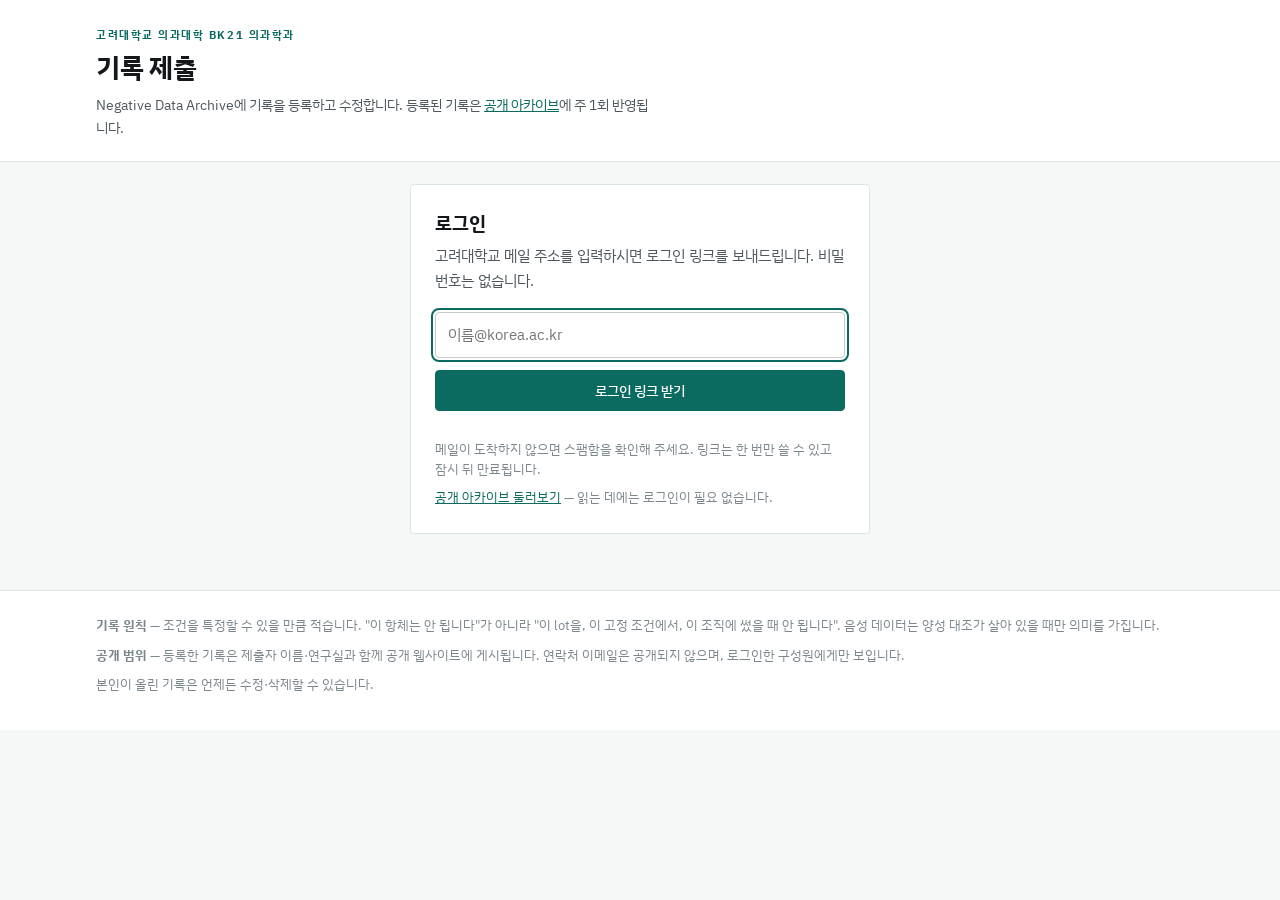
==== docs/submit.html @ b8d3a038 "Move submission from Claude Artifact to Supabase Artifact 제출 경로는 교수 연구실 Claude 조직 멤버십을 요구해 고려대 구성원 전" ====
<!doctype html>
<html lang="ko">
<head>
<meta charset="utf-8">
<meta name="viewport" content="width=device-width,initial-scale=1,viewport-fit=cover">
<title>기록 제출 — Negative Data Archive</title>
<meta name="robots" content="noindex">
<meta name="description" content="고려대학교 의과대학 BK21 의과학과 음성 데이터 아카이브 제출 시스템.">
<link rel="icon" href="data:image/svg+xml,%3Csvg xmlns='http://www.w3.org/2000/svg' viewBox='0 0 32 32'%3E%3Crect width='32' height='32' rx='5' fill='%230C6B61'/%3E%3Cpath d='M16 9v14M9 16h14' stroke='white' stroke-width='2.6' stroke-linecap='round'/%3E%3C/svg%3E">
<link rel="preconnect" href="https://fonts.gstatic.com" crossorigin>
<link rel="stylesheet" href="https://fonts.googleapis.com/css2?family=IBM+Plex+Mono:wght@400;500&family=IBM+Plex+Sans+KR:wght@400;500;700&display=swap">
<link rel="stylesheet" href="style.css">
</head>
<body>

<header class="masthead">
  <div class="wrap">
    <div class="brand">
      <div class="eyebrow">고려대학교 의과대학 BK21 의과학과</div>
      <h1>기록 제출</h1>
      <p class="tagline">Negative Data Archive에 기록을 등록하고 수정합니다. 등록된 기록은 <a href="./">공개 아카이브</a>에 주 1회 반영됩니다.</p>
    </div>
    <div class="mast-actions" id="mast-actions"></div>
  </div>
</header>

<div class="toolbar" id="toolbar" hidden>
  <div class="wrap">
    <div class="search-row">
      <input id="q" type="search" placeholder="항원, clone, catalog #, 마우스 라인, 키트, 유전자명으로 검색" autocomplete="off">
      <select id="sort" aria-label="정렬">
        <option value="new">최신순</option>
        <option value="confirm">재현 확인 많은 순</option>
        <option value="mine">내 기록 먼저</option>
      </select>
    </div>
    <div class="chiprow" id="type-chips"><span class="rowlabel">유형</span></div>
    <div class="chiprow" id="outcome-chips"><span class="rowlabel">결과</span></div>
  </div>
</div>

<main>
  <div class="wrap">
    <div id="notice-slot"></div>
    <section id="view-signin" class="signin" hidden></section>
    <section id="view-browse" hidden>
      <p class="counts" id="counts"></p>
      <ul class="list" id="list"></ul>
      <div id="empty" hidden></div>
    </section>
    <section id="view-detail" class="detail" hidden></section>
    <section id="view-form" class="form" hidden></section>
  </div>
</main>

<footer>
  <div class="wrap">
    <p><strong>기록 원칙</strong> — 조건을 특정할 수 있을 만큼 적습니다. "이 항체는 안 됩니다"가 아니라 "이 lot을, 이 고정 조건에서, 이 조직에 썼을 때 안 됩니다". 음성 데이터는 양성 대조가 살아 있을 때만 의미를 가집니다.</p>
    <p><strong>공개 범위</strong> — 등록한 기록은 제출자 이름·연구실과 함께 공개 웹사이트에 게시됩니다. 연락처 이메일은 공개되지 않으며, 로그인한 구성원에게만 보입니다.</p>
    <p>본인이 올린 기록은 언제든 수정·삭제할 수 있습니다.</p>
  </div>
</footer>

<script src="schema.js"></script>
<script src="supabase.js"></script>
<script>
"use strict";

const state = {
  records: [], ready: false, isAdmin: false,
  q: "", type: "all", outcome: "all", sort: "new", current: null,
};

const $ = (s, r = document) => r.querySelector(s);
const el = (tag, cls, text) => {
  const n = document.createElement(tag);
  if (cls) n.className = cls;
  if (text != null) n.textContent = text;
  return n;
};
const KU_DOMAIN = "@korea.ac.kr";
const isKU = () => sb.email.toLowerCase().endsWith(KU_DOMAIN);

function remember(k, v) { try { localStorage.setItem("nda:" + k, v); } catch (e) {} }
function recall(k) { try { return localStorage.getItem("nda:" + k) || ""; } catch (e) { return ""; } }

function notice(msg, cls) {
  const slot = $("#notice-slot");
  slot.innerHTML = "";
  if (msg) slot.appendChild(el("div", cls || "notice", msg));
}

/* ------------------------------------------------------------------ */

boot();

async function boot() {
  sb.init();
  try { await sb.captureRedirect(); } catch (e) { /* fall through to sign-in */ }
  await sb.loadUser();

  if (!sb.signedIn) { renderSignIn(); return; }

  if (!isKU()) {
    renderSignIn("이 아카이브는 고려대학교 계정(" + KU_DOMAIN + ")으로만 기록을 등록할 수 있습니다. 현재 로그인: " + sb.email);
    return;
  }

  renderHeaderActions();
  try {
    const rows = await sb.select("admins", "select=user_id&user_id=eq." + sb.userId);
    state.isAdmin = Array.isArray(rows) && rows.length > 0;
  } catch (e) { state.isAdmin = false; }

  buildChips();
  wireToolbar();
  await loadRecords();
}

async function loadRecords() {
  $("#list").innerHTML = '<li class="skel"></li><li class="skel"></li><li class="skel"></li>';
  show("browse");
  try {
    state.records = await sb.select("records_public", "select=*&order=created_at.desc") || [];
    state.ready = true;
    notice("");
    render();
  } catch (e) {
    state.ready = true;
    state.records = [];
    render();
    notice("기록을 불러오지 못했습니다: " + e.message + " — 스키마(schema.sql)가 실행되었는지 확인해 주세요.");
  }
}

/* ------------------------------------------------------------------ *
 * Sign in
 * ------------------------------------------------------------------ */

function renderSignIn(warning) {
  show("signin");
  const root = $("#view-signin");
  root.innerHTML = "";
  const p = el("div", "panel");
  p.appendChild(el("h2", null, "로그인"));
  p.appendChild(el("p", null, "고려대학교 메일 주소를 입력하시면 로그인 링크를 보내드립니다. 비밀번호는 없습니다."));
  if (warning) p.appendChild(el("div", "notice", warning));

  const form = el("form");
  const input = el("input");
  input.type = "email";
  input.id = "email";
  input.required = true;
  input.placeholder = "이름@korea.ac.kr";
  input.autocomplete = "email";
  input.value = recall("email");
  form.appendChild(input);

  const btn = el("button", "btn btn-primary", "로그인 링크 받기");
  btn.type = "submit";
  form.appendChild(btn);
  const msg = el("p", "fine");
  form.appendChild(msg);
  p.appendChild(form);

  p.appendChild(el("p", "fine", "메일이 도착하지 않으면 스팸함을 확인해 주세요. 링크는 한 번만 쓸 수 있고 잠시 뒤 만료됩니다."));

  const back = el("p", "fine");
  const a = el("a", null, "공개 아카이브 둘러보기");
  a.href = "./";
  back.appendChild(a);
  back.appendChild(document.createTextNode(" — 읽는 데에는 로그인이 필요 없습니다."));
  p.appendChild(back);

  if (sb.signedIn) {
    const out = el("button", "btn btn-sm", "다른 계정으로 로그인");
    out.style.marginTop = "12px";
    out.addEventListener("click", async () => { await sb.signOut(); location.reload(); });
    p.appendChild(out);
  }
  root.appendChild(p);

  form.addEventListener("submit", async (e) => {
    e.preventDefault();
    const email = input.value.trim().toLowerCase();
    msg.className = "fine";
    if (!email.endsWith(KU_DOMAIN)) {
      msg.className = "err";
      msg.textContent = KU_DOMAIN + " 주소만 등록할 수 있습니다.";
      return;
    }
    btn.disabled = true;
    msg.textContent = "보내는 중…";
    try {
      await sb.sendMagicLink(email, location.origin + location.pathname);
      remember("email", email);
      msg.className = "ok";
      msg.textContent = email + " 으로 로그인 링크를 보냈습니다. 메일함을 확인해 주세요.";
    } catch (err) {
      btn.disabled = false;
      msg.className = "err";
      msg.textContent = err.status === 429
        ? "요청이 너무 잦습니다. 잠시 후 다시 시도해 주세요."
        : "링크를 보내지 못했습니다: " + err.message;
    }
  });
  input.focus();
}

function renderHeaderActions() {
  const box = $("#mast-actions");
  box.innerHTML = "";
  box.appendChild(el("span", "whoami", sb.email + (state.isAdmin ? " · 운영자" : "")));
  const add = el("button", "btn btn-primary", "기록 추가");
  add.addEventListener("click", () => openForm(null));
  box.appendChild(add);
  const out = el("button", "btn", "로그아웃");
  out.addEventListener("click", async () => { await sb.signOut(); location.reload(); });
  box.appendChild(out);
}

/* ------------------------------------------------------------------ *
 * Browse
 * ------------------------------------------------------------------ */

function show(which) {
  $("#view-signin").hidden = which !== "signin";
  $("#view-browse").hidden = which !== "browse";
  $("#view-detail").hidden = which !== "detail";
  $("#view-form").hidden = which !== "form";
  $("#toolbar").hidden = which !== "browse";
  window.scrollTo({ top: 0, behavior: "auto" });
}

function buildChips() {
  const mk = (row, key, val, label) => {
    const b = el("button", "chip");
    b.type = "button";
    b.dataset.key = key;
    b.dataset.val = val;
    b.setAttribute("aria-pressed", String(val === "all"));
    b.appendChild(el("span", null, label));
    b.appendChild(el("span", "n", ""));
    row.appendChild(b);
  };
  mk($("#type-chips"), "type", "all", "전체");
  Object.keys(TYPES).forEach((k) => mk($("#type-chips"), "type", k, TYPES[k].label));
  mk($("#outcome-chips"), "outcome", "all", "전체");
  Object.keys(OUTCOMES).forEach((k) => mk($("#outcome-chips"), "outcome", k, OUTCOMES[k].label));
}

function wireToolbar() {
  $("#q").addEventListener("input", (e) => { state.q = e.target.value.trim().toLowerCase(); render(); });
  $("#sort").addEventListener("change", (e) => { state.sort = e.target.value; render(); });
  document.addEventListener("click", (e) => {
    const chip = e.target.closest(".chip");
    if (!chip) return;
    state[chip.dataset.key] = chip.dataset.val;
    show("browse");
    render();
  });
}

function haystack(r) {
  if (r._hay) return r._hay;
  const parts = [];
  Object.keys(r).forEach((k) => {
    if (k === "images" || k === "_hay") return;
    const v = r[k];
    if (typeof v === "string") parts.push(v);
    else if (Array.isArray(v)) parts.push(v.filter((x) => typeof x === "string").join(" "));
  });
  r._hay = parts.join(" \u0001 ").toLowerCase();
  return r._hay;
}

function filtered() {
  let out = state.records.filter((r) => {
    if (state.type !== "all" && r.type !== state.type) return false;
    if (state.outcome !== "all" && r.outcome !== state.outcome) return false;
    if (state.q && haystack(r).indexOf(state.q) === -1) return false;
    return true;
  });
  if (state.sort === "confirm") out = out.slice().sort((a, b) => (b.confirm_count || 0) - (a.confirm_count || 0));
  else if (state.sort === "mine") {
    const uid = sb.userId;
    out = out.slice().sort((a, b) => (b.submitter_id === uid) - (a.submitter_id === uid));
  }
  return out;
}

function render() {
  document.querySelectorAll(".chip").forEach((c) => {
    c.setAttribute("aria-pressed", String(state[c.dataset.key] === c.dataset.val));
    const key = c.dataset.key, v = c.dataset.val;
    const count = v === "all" ? state.records.length : state.records.filter((r) => r[key] === v).length;
    c.querySelector(".n").textContent = state.ready ? count : "";
  });
  if (!state.ready) return;

  const rows = filtered();
  const list = $("#list"), empty = $("#empty");
  list.innerHTML = "";
  empty.innerHTML = "";
  const mine = state.records.filter((r) => r.submitter_id === sb.userId).length;
  $("#counts").textContent = state.records.length === 0 ? ""
    : rows.length + "건 표시 (전체 " + state.records.length + "건, 내 기록 " + mine + "건)";

  if (state.records.length === 0) {
    empty.hidden = false;
    const p = el("div", "panel");
    p.appendChild(el("h2", null, "아직 기록이 없습니다"));
    p.appendChild(el("p", null, "첫 기록을 남겨 주세요. 지난주에 안 됐던 항체 하나, 생각보다 새던 Cre 하나면 충분합니다."));
    const b = el("button", "btn btn-primary", "첫 기록 작성하기");
    b.style.marginTop = "16px";
    b.addEventListener("click", () => openForm(null));
    p.appendChild(b);
    empty.appendChild(p);
    return;
  }
  if (rows.length === 0) {
    empty.hidden = false;
    const p = el("div", "panel");
    p.appendChild(el("h2", null, "조건에 맞는 기록이 없습니다"));
    p.appendChild(el("p", null, "검색어나 필터를 넓혀 보세요."));
    empty.appendChild(p);
    return;
  }
  empty.hidden = true;
  rows.forEach((r) => list.appendChild(card(r)));
}

function card(r) {
  const o = OUTCOMES[r.outcome] || OUTCOMES.dead;
  const li = el("li", "card");
  li.style.setProperty("--stripe", o.stripe);
  li.tabIndex = 0;
  li.setAttribute("role", "button");

  const top = el("div", "card-top");
  top.appendChild(el("h3", null, r.title || "(제목 없음)"));
  top.appendChild(el("span", "badge " + o.cls, o.label));
  if (r.published === false) top.appendChild(el("span", "badge b-hold", "비공개"));
  li.appendChild(top);
  if (r.summary) li.appendChild(el("p", "summary", r.summary));

  const meta = el("div", "meta");
  meta.appendChild(el("span", "badge b-type", (TYPES[r.type] || {}).label || r.type));
  const key = keyLine(r);
  if (key) meta.appendChild(el("span", "mono", key));
  meta.appendChild(el("span", "sep", "·"));
  meta.appendChild(el("span", null, (r.submitter_lab || "") + (r.submitter_name ? " " + r.submitter_name : "")));
  if (r.submitter_id === sb.userId) meta.appendChild(el("span", "tag", "내 기록"));
  meta.appendChild(el("span", "sep", "·"));
  meta.appendChild(el("span", "tnum", fmtDate(r.created_at)));
  if (r.confirm_count) {
    meta.appendChild(el("span", "sep", "·"));
    meta.appendChild(el("span", "confirms tnum", "재현 확인 " + r.confirm_count));
  }
  (r.tags || []).slice(0, 4).forEach((t) => meta.appendChild(el("span", "tag", t)));
  li.appendChild(meta);

  const open = () => openDetail(r.id);
  li.addEventListener("click", open);
  li.addEventListener("keydown", (e) => { if (e.key === "Enter" || e.key === " ") { e.preventDefault(); open(); } });
  return li;
}

/* ------------------------------------------------------------------ *
 * Detail
 * ------------------------------------------------------------------ */

async function openDetail(id) {
  const r = state.records.find((x) => x.id === id);
  if (!r) return;
  state.current = id;
  const root = $("#view-detail");
  root.innerHTML = "";
  show("detail");

  const back = el("button", "backlink", "← 목록으로");
  back.addEventListener("click", () => { state.current = null; show("browse"); });
  root.appendChild(back);

  const o = OUTCOMES[r.outcome] || OUTCOMES.dead;
  const badges = el("div", "detail-badges");
  badges.appendChild(el("span", "badge b-type", (TYPES[r.type] || {}).label || r.type));
  badges.appendChild(el("span", "badge " + o.cls, o.label));
  if (r.published === false) badges.appendChild(el("span", "badge b-hold", "비공개 — 공개 사이트에 올라가지 않습니다"));
  root.appendChild(badges);
  root.appendChild(el("h2", null, r.title || "(제목 없음)"));
  if (r.summary) root.appendChild(el("p", "lede", r.summary));

  const dl = el("dl", "dl");
  const push = (label, val, mono) => {
    if (!val || (Array.isArray(val) && !val.length)) return;
    dl.appendChild(el("dt", null, label));
    dl.appendChild(el("dd", mono ? "mono" : null, Array.isArray(val) ? val.join(", ") : val));
  };
  allFields(r.type).forEach((fd) => push(fd.label, r[fd.k], fd.mono));
  if (dl.children.length) {
    const s = el("div", "sec");
    s.appendChild(el("h3", null, "조건"));
    s.appendChild(dl);
    root.appendChild(s);
  }

  NARRATIVE.forEach((fd) => {
    if (!r[fd.k]) return;
    const s = el("div", "sec");
    s.appendChild(el("h3", null, fd.label));
    s.appendChild(el("p", "prose", r[fd.k]));
    root.appendChild(s);
  });

  if ((r.images || []).length) {
    const s = el("div", "sec");
    s.appendChild(el("h3", null, "첨부 데이터"));
    const g = el("div", "shots");
    (r.images || []).forEach((im) => {
      if (!im || !im.path) return;
      const fig = el("figure", "shot");
      const img = el("img");
      img.src = sb.imageUrl(im.path);
      img.alt = im.caption || "첨부 데이터";
      img.loading = "lazy";
      fig.appendChild(img);
      if (im.caption) fig.appendChild(el("figcaption", null, im.caption));
      g.appendChild(fig);
    });
    s.appendChild(g);
    root.appendChild(s);
  }

  const prov = el("div", "sec");
  prov.appendChild(el("h3", null, "제출"));
  const pdl = el("dl", "dl");
  const p2 = (a, b) => { if (!b) return; pdl.appendChild(el("dt", null, a)); pdl.appendChild(el("dd", null, b)); };
  p2("제출자", (r.submitter_name || "") + (r.submitter_lab ? " · " + r.submitter_lab : ""));
  p2("등록일", fmtDate(r.created_at));
  if (r.updated_at && r.updated_at !== r.created_at) p2("최종 수정", fmtDate(r.updated_at));
  prov.appendChild(pdl);
  root.appendChild(prov);
  loadContact(r.id, pdl);

  const cs = el("div", "sec");
  cs.id = "confirm-sec";
  cs.appendChild(el("h3", null, "재현 확인"));
  root.appendChild(cs);

  const actions = el("div", "detail-actions");
  const cBtn = el("button", "btn btn-primary", "나도 같은 결과를 얻었습니다");
  cBtn.addEventListener("click", openConfirmForm);
  actions.appendChild(cBtn);

  const copy = el("button", "btn", "요약 복사");
  copy.addEventListener("click", async () => {
    try {
      await navigator.clipboard.writeText(recordToText(r, ""));
      copy.textContent = "복사했습니다";
      setTimeout(() => { copy.textContent = "요약 복사"; }, 1800);
    } catch (e) { copy.textContent = "복사하지 못했습니다"; }
  });
  actions.appendChild(copy);

  const mine = r.submitter_id && r.submitter_id === sb.userId;
  if (mine || state.isAdmin) {
    const ed = el("button", "btn", "수정");
    ed.addEventListener("click", () => openForm(r.id));
    actions.appendChild(ed);
    const del = el("button", "btn btn-danger", "삭제");
    del.addEventListener("click", () => removeRecord(r, del));
    actions.appendChild(del);
  }
  if (state.isAdmin) {
    const hold = el("button", "btn", r.published === false ? "공개로 전환" : "공개 보류");
    hold.addEventListener("click", () => togglePublished(r, hold));
    actions.appendChild(hold);
  }
  root.appendChild(actions);

  loadConfirms(r.id, cs);
}

async function loadContact(id, dl) {
  try {
    const rows = await sb.select("record_contacts", "select=email&record_id=eq." + id);
    if (rows && rows.length && rows[0].email) {
      dl.appendChild(el("dt", null, "연락처"));
      const dd = el("dd");
      dd.appendChild(el("span", null, rows[0].email));
      dd.appendChild(el("span", "hint", " (공개 사이트에는 게시되지 않습니다)"));
      dl.appendChild(dd);
    }
  } catch (e) { /* contacts are optional */ }
}

async function loadConfirms(id, sec) {
  let rows = [];
  try { rows = await sb.select("confirms", "select=*&record_id=eq." + id + "&order=created_at") || []; }
  catch (e) { return; }
  const old = sec.querySelector(".confirm-list");
  if (old) old.remove();
  if (rows.length) {
    const ul = el("ul", "confirm-list");
    rows.forEach((c) => {
      const li = el("li");
      if (c.note) li.appendChild(el("div", "prose", c.note));
      li.appendChild(el("div", "who", (c.name || "") + (c.lab ? " · " + c.lab : "") + " · " + fmtDate(c.created_at)));
      ul.appendChild(li);
    });
    sec.appendChild(ul);
  } else {
    sec.appendChild(el("p", "prose", "아직 다른 연구실의 재현 확인이 없습니다. 같은 조건에서 같은 결과를 얻으셨다면 남겨 주세요."));
  }
}

function openConfirmForm() {
  const sec = $("#confirm-sec");
  if (!sec || sec.querySelector("form")) return;
  const form = el("form");
  form.style.marginTop = "12px";
  form.innerHTML =
    '<div class="grid2">' +
    '<div class="f"><label for="cf-name">이름<span class="req">*</span></label><input id="cf-name" required></div>' +
    '<div class="f"><label for="cf-lab">연구실<span class="req">*</span></label><input id="cf-lab" required></div>' +
    '<div class="f span2"><label for="cf-note">조건이 달랐다면 적어 주세요</label><textarea id="cf-note" placeholder="예: 같은 clone의 다른 lot(GR3401122-1)에서도 동일하게 신호 없음. 고정은 2% PFA 4 h."></textarea></div>' +
    '</div><div class="form-actions"><button class="btn btn-primary" type="submit">확인 남기기</button><button class="btn" type="button" data-cancel>취소</button><span class="err" id="cf-msg"></span></div>';
  sec.appendChild(form);
  $("#cf-name", form).value = recall("name");
  $("#cf-lab", form).value = recall("lab");
  form.querySelector("[data-cancel]").addEventListener("click", () => form.remove());
  form.addEventListener("submit", async (e) => {
    e.preventDefault();
    const name = $("#cf-name", form).value.trim();
    const lab = $("#cf-lab", form).value.trim();
    const msg = $("#cf-msg", form);
    if (!name || !lab) { msg.textContent = "이름과 연구실을 입력해 주세요."; return; }
    remember("name", name); remember("lab", lab);
    try {
      await sb.upsert("confirms", {
        record_id: state.current, user_id: sb.userId,
        name: name, lab: lab, note: $("#cf-note", form).value.trim() || null,
      });
      await loadRecords();
      openDetail(state.current);
    } catch (err) {
      msg.textContent = "저장하지 못했습니다: " + err.message;
    }
  });
  $("#cf-name", form).focus();
}

async function togglePublished(r, btn) {
  btn.disabled = true;
  try {
    await sb.update("records", "id=eq." + r.id, { published: r.published === false });
    await loadRecords();
    openDetail(r.id);
  } catch (e) {
    btn.disabled = false;
    btn.parentElement.appendChild(el("p", "err", "변경하지 못했습니다: " + e.message));
  }
}

async function removeRecord(r, btn) {
  if (btn.dataset.armed !== "1") {
    btn.dataset.armed = "1";
    btn.textContent = "한 번 더 누르면 삭제됩니다";
    setTimeout(() => { btn.dataset.armed = "0"; btn.textContent = "삭제"; }, 4000);
    return;
  }
  btn.disabled = true;
  try {
    for (const im of (r.images || [])) if (im && im.path) await sb.deleteImage(im.path);
    await sb.remove("records", "id=eq." + r.id);
    state.current = null;
    await loadRecords();
  } catch (e) {
    btn.disabled = false;
    btn.parentElement.appendChild(el("p", "err", "삭제하지 못했습니다: " + e.message));
  }
}

/* ------------------------------------------------------------------ *
 * Form
 * ------------------------------------------------------------------ */

let pending = [];   // {blob, dataUrl, caption} for new files, {existing, caption} for kept ones

function openForm(editId) {
  const r = editId ? state.records.find((x) => x.id === editId) : null;
  pending = r ? (r.images || []).map((im) => ({ existing: im, caption: im.caption || "" })) : [];
  const root = $("#view-form");
  root.innerHTML = "";
  show("form");

  const back = el("button", "backlink", "← 취소하고 목록으로");
  back.addEventListener("click", () => show(state.current ? "detail" : "browse"));
  root.appendChild(back);
  root.appendChild(el("h2", null, r ? "기록 수정" : "새 기록"));
  root.appendChild(el("p", "tagline", "조건을 특정할 수 있을 만큼만 적으면 충분합니다. 빈 칸으로 남겨도 저장됩니다."));

  const form = el("form");
  form.id = "rec-form";
  form.noValidate = true;
  root.appendChild(form);

  form.appendChild(head("무엇에 대한 기록인가요"));
  const g0 = el("div", "grid2");
  g0.appendChild(field({ k: "type", label: "기록 유형", type: "select", req: true, opts: Object.keys(TYPES).map((k) => ({ v: k, t: TYPES[k].label })) }, r ? r.type : ""));
  g0.appendChild(field({ k: "outcome", label: "결과", type: "select", req: true, opts: Object.keys(OUTCOMES).map((k) => ({ v: k, t: OUTCOMES[k].label })) }, r ? r.outcome : ""));
  form.appendChild(g0);
  const blurb = el("p");
  blurb.id = "type-blurb";
  blurb.style.cssText = "color:var(--ink-3);font-size:13px;margin-top:8px";
  form.appendChild(blurb);

  const g1 = el("div", "grid2");
  g1.style.marginTop = "14px";
  g1.appendChild(field({ k: "title", label: "제목", req: true, span2: true, ph: "한 줄로. 예: anti-IBA1 (ab178846) PFA 과고정 절편에서 신호 없음" }, r ? r.title : ""));
  g1.appendChild(field({ k: "summary", label: "핵심 요약", req: true, type: "textarea", span2: true, ph: "두세 문장. 무엇을, 어떤 조건에서, 어떻게 했더니 어떤 결과였는지.", hint: "다른 사람이 검색 결과에서 가장 먼저 읽는 문장입니다." }, r ? r.summary : ""));
  form.appendChild(g1);

  form.appendChild(head("조건", "type-fields-head"));
  const typeBox = el("div", "grid2");
  typeBox.id = "type-fields";
  form.appendChild(typeBox);

  const g2 = el("div", "grid2");
  g2.style.marginTop = "14px";
  COMMON.forEach((fd) => g2.appendChild(field(fd, r ? r[fd.k] : "")));
  form.appendChild(g2);

  form.appendChild(head("기록"));
  const g3 = el("div", "grid2");
  NARRATIVE.forEach((fd) => g3.appendChild(field(Object.assign({ span2: true }, fd), r ? r[fd.k] : "")));
  g3.appendChild(field({ k: "tags", label: "태그", span2: true, ph: "쉼표로 구분. 예: microglia, IHC, tamoxifen", hint: "검색에 쓰입니다." }, r ? (r.tags || []).join(", ") : ""));
  form.appendChild(g3);

  form.appendChild(head("데이터 첨부 (선택)"));
  form.appendChild(fileBox());

  form.appendChild(head("제출자"));
  form.appendChild(el("p", "notice", "이름과 연구실은 공개 웹사이트에 기록과 함께 게시됩니다. 연락처 이메일은 공개되지 않으며, 로그인한 구성원에게만 보입니다."));
  const g4 = el("div", "grid2");
  g4.appendChild(field({ k: "submitter_name", label: "이름", req: true, ph: "예: 김은하" }, r ? r.submitter_name : recall("name")));
  g4.appendChild(field({ k: "submitter_lab", label: "연구실", req: true, ph: "예: 뇌신경과학교실 신경면역연구실" }, r ? r.submitter_lab : recall("lab")));
  g4.appendChild(field({ k: "contact_email", label: "연락처 이메일", req: true, span2: true, ph: sb.email, hint: "후속 질문을 받을 주소입니다. 기본값은 로그인 계정입니다." }, r ? "" : (recall("contact") || sb.email)));
  form.appendChild(g4);

  const actions = el("div", "form-actions");
  const save = el("button", "btn btn-primary", r ? "수정 저장" : "아카이브에 등록");
  save.type = "submit";
  actions.appendChild(save);
  const cancel = el("button", "btn", "취소");
  cancel.type = "button";
  cancel.addEventListener("click", () => show(state.current ? "detail" : "browse"));
  actions.appendChild(cancel);
  const status = el("span", "err");
  status.id = "form-status";
  actions.appendChild(status);
  form.appendChild(actions);

  const typeSel = $("#f-type", form);
  typeSel.addEventListener("change", () => renderTypeFields(typeSel.value, r));
  renderTypeFields(typeSel.value, r);
  if (r) loadContactIntoForm(r.id);

  form.addEventListener("submit", (e) => { e.preventDefault(); submitForm(r, save, status); });
}

async function loadContactIntoForm(id) {
  try {
    const rows = await sb.select("record_contacts", "select=email&record_id=eq." + id);
    const input = $("#f-contact_email");
    if (input && rows && rows.length) input.value = rows[0].email || "";
  } catch (e) { /* leave blank */ }
}

function head(text, id) {
  const h = el("div", "fs-head", text);
  if (id) h.id = id;
  return h;
}

function renderTypeFields(type, r) {
  const box = $("#type-fields");
  box.innerHTML = "";
  const t = TYPES[type];
  $("#type-blurb").textContent = t ? t.blurb : "";
  const headEl = $("#type-fields-head");
  if (headEl) headEl.textContent = t ? t.label + " 조건" : "조건";
  if (!t) return;
  t.fields.forEach((fd) => box.appendChild(field(fd, r && r.type === type ? r[fd.k] : "")));
}

function field(fd, val) {
  const wrap = el("div", "f" + (fd.span2 || fd.type === "textarea" || fd.type === "multi" ? " span2" : ""));
  const id = "f-" + fd.k;
  const lab = el("label");
  lab.htmlFor = id;
  lab.appendChild(document.createTextNode(fd.label));
  if (fd.req) lab.appendChild(el("span", "req", "*"));
  wrap.appendChild(lab);

  let input;
  if (fd.type === "textarea") {
    input = el("textarea");
    input.value = val || "";
  } else if (fd.type === "select") {
    input = el("select");
    input.appendChild(new Option("선택하세요", ""));
    (fd.opts || []).forEach((o) => {
      const v = typeof o === "string" ? o : o.v;
      const t = typeof o === "string" ? o : o.t;
      input.appendChild(new Option(t, v));
    });
    input.value = val || "";
  } else if (fd.type === "multi") {
    input = el("div", "optgrid");
    const chosen = Array.isArray(val) ? val : [];
    (fd.opts || []).forEach((o, i) => {
      const l = el("label");
      const cb = el("input");
      cb.type = "checkbox";
      cb.value = o;
      cb.id = id + "-" + i;
      cb.checked = chosen.indexOf(o) !== -1;
      cb.dataset.multi = fd.k;
      l.appendChild(cb);
      l.appendChild(document.createTextNode(o));
      input.appendChild(l);
    });
    input.id = id;
    wrap.appendChild(input);
    if (fd.hint) wrap.appendChild(el("span", "hint", fd.hint));
    return wrap;
  } else {
    input = el("input");
    input.type = "text";
    input.value = val || "";
  }
  input.id = id;
  input.name = fd.k;
  if (fd.ph) input.placeholder = fd.ph;
  if (fd.mono) input.classList.add("mono");
  wrap.appendChild(input);
  if (fd.hint) wrap.appendChild(el("span", "hint", fd.hint));
  return wrap;
}

function fileBox() {
  const box = el("div", "filebox");
  box.appendChild(el("p", "hint", "FACS plot, blot, 염색 이미지 등. 업로드 전에 긴 변 1400 px로 축소합니다. 파일당 5 MB 이하, 최대 4장."));
  const inp = el("input");
  inp.type = "file";
  inp.id = "f-images";
  inp.accept = "image/png,image/jpeg,image/webp";
  inp.multiple = true;
  inp.style.marginTop = "10px";
  box.appendChild(inp);
  const thumbs = el("div", "thumbs");
  thumbs.id = "thumbs";
  box.appendChild(thumbs);
  inp.addEventListener("change", async () => {
    for (const file of Array.from(inp.files || [])) {
      if (pending.length >= 4) break;
      if (file.size > 5 * 1024 * 1024) continue;
      try {
        const out = await downscale(file);
        pending.push({ blob: out.blob, dataUrl: out.dataUrl, caption: "" });
      } catch (e) { /* unreadable image */ }
    }
    inp.value = "";
    renderThumbs();
  });
  renderThumbs();
  return box;
}

function renderThumbs() {
  const t = $("#thumbs");
  if (!t) return;
  t.innerHTML = "";
  pending.forEach((p, i) => {
    const d = el("div", "thumb");
    const img = el("img");
    img.alt = "첨부 미리보기";
    if (p.dataUrl) img.src = p.dataUrl;
    else if (p.existing && p.existing.path) img.src = sb.imageUrl(p.existing.path);
    d.appendChild(img);
    const cap = el("input");
    cap.type = "text";
    cap.id = "cap-" + i;
    cap.placeholder = "설명 (예: 좌 WT, 우 KO. 동일 노출)";
    cap.value = p.caption || "";
    cap.addEventListener("input", () => { p.caption = cap.value; });
    d.appendChild(cap);
    const rm = el("button", null, "제거");
    rm.type = "button";
    rm.addEventListener("click", () => { pending.splice(i, 1); renderThumbs(); });
    d.appendChild(rm);
    t.appendChild(d);
  });
}

/* Downscale in the browser so a 12-megapixel microscope export does not
   eat the project's storage quota. */
async function downscale(file, maxDim = 1400, quality = 0.82) {
  const bmp = await createImageBitmap(file);
  const scale = Math.min(1, maxDim / Math.max(bmp.width, bmp.height));
  const w = Math.max(1, Math.round(bmp.width * scale));
  const h = Math.max(1, Math.round(bmp.height * scale));
  const c = document.createElement("canvas");
  c.width = w; c.height = h;
  const ctx = c.getContext("2d");
  ctx.fillStyle = "#ffffff";        // JPEG has no alpha; keep PNG transparency white
  ctx.fillRect(0, 0, w, h);
  ctx.drawImage(bmp, 0, 0, w, h);
  if (bmp.close) bmp.close();
  const blob = await new Promise((res) => c.toBlob(res, "image/jpeg", quality));
  return { blob: blob, dataUrl: c.toDataURL("image/jpeg", quality) };
}

function collect(form) {
  const out = {};
  form.querySelectorAll("input[type=text], textarea, select").forEach((n) => {
    if (!n.name) return;
    out[n.name] = n.value.trim();
  });
  const multi = {};
  form.querySelectorAll("input[type=checkbox][data-multi]").forEach((n) => {
    if (!multi[n.dataset.multi]) multi[n.dataset.multi] = [];
    if (n.checked) multi[n.dataset.multi].push(n.value);
  });
  Object.assign(out, multi);
  return out;
}

function labelOf(k, type) {
  const common = {
    type: "기록 유형", outcome: "결과", title: "제목", summary: "핵심 요약",
    submitter_name: "이름", submitter_lab: "연구실", contact_email: "연락처 이메일",
  };
  if (common[k]) return common[k];
  const fd = ((TYPES[type] || {}).fields || []).find((x) => x.k === k);
  return fd ? fd.label : k;
}

async function submitForm(existing, btn, status) {
  const form = $("#rec-form");
  status.className = "err";
  status.textContent = "";

  const data = collect(form);
  data.type = $("#f-type").value;
  data.outcome = $("#f-outcome").value;

  const required = ["type", "outcome", "title", "summary", "submitter_name", "submitter_lab", "contact_email"]
    .concat(((TYPES[data.type] || {}).fields || []).filter((x) => x.req).map((x) => x.k));
  const missing = required.filter((k) => !data[k]);
  if (missing.length) {
    status.textContent = "필수 항목이 비어 있습니다: " + missing.map((k) => labelOf(k, data.type)).join(", ");
    const first = $("#f-" + missing[0]);
    if (first) { first.focus(); first.scrollIntoView({ block: "center" }); }
    return;
  }

  const contactEmail = data.contact_email;
  delete data.contact_email;
  data.tags = (data.tags || "").split(",").map((s) => s.trim()).filter(Boolean);
  remember("name", data.submitter_name);
  remember("lab", data.submitter_lab);
  remember("contact", contactEmail);

  btn.disabled = true;
  status.className = "ok";
  status.textContent = "저장하는 중…";

  // Only the fields this type actually uses; everything else stays null so
  // a record edited into another type does not keep the old type's values.
  const row = { type: data.type, outcome: data.outcome, title: data.title, summary: data.summary,
                tags: data.tags, submitter_name: data.submitter_name, submitter_lab: data.submitter_lab };
  COMMON.concat(NARRATIVE).forEach((fd) => { row[fd.k] = data[fd.k] || null; });
  Object.keys(TYPES).forEach((t) => {
    TYPES[t].fields.forEach((fd) => {
      if (t === data.type) row[fd.k] = (data[fd.k] && data[fd.k].length) ? data[fd.k] : null;
      else if (!(fd.k in row)) row[fd.k] = null;
    });
  });

  let images = [];
  try {
    for (const p of pending) {
      if (p.existing) { images.push({ path: p.existing.path, caption: p.caption || "" }); continue; }
      const path = await sb.uploadImage(p.blob);
      images.push({ path: path, caption: p.caption || "" });
    }
  } catch (e) {
    btn.disabled = false;
    status.className = "err";
    status.textContent = "이미지를 올리지 못했습니다: " + e.message + " — 이미지를 빼고 다시 시도해 보세요.";
    return;
  }
  row.images = images;

  try {
    let saved;
    if (existing) {
      saved = await sb.update("records", "id=eq." + existing.id, row);
      // Remove storage objects the edit dropped.
      const kept = images.map((i) => i.path);
      for (const im of (existing.images || [])) {
        if (im && im.path && kept.indexOf(im.path) === -1) await sb.deleteImage(im.path);
      }
    } else {
      row.submitter_id = sb.userId;
      saved = await sb.insert("records", row);
    }
    await sb.upsert("record_contacts", { record_id: saved.id, email: contactEmail });
    pending = [];
    await loadRecords();
    state.current = saved.id;
    openDetail(saved.id);
  } catch (e) {
    btn.disabled = false;
    status.className = "err";
    status.textContent = e.status === 401 || e.status === 403
      ? "저장 권한이 없습니다. " + KU_DOMAIN + " 계정으로 로그인했는지 확인해 주세요."
      : "저장하지 못했습니다: " + e.message;
  }
}
</script>
</body>
</html>
---- docs/style.css ----
/* Negative Data Archive — shared stylesheet.
   Layout: sticky filter rail over a dense record index; a detail or form
   replaces the index in place so the page never stacks scroll areas. */

:root{
  --paper:#F6F8F8; --surface:#FFFFFF; --surface-2:#EFF3F3;
  --ink:#14181B; --ink-2:#4E585E; --ink-3:#7C878D;
  --line:#DCE3E4; --line-2:#C3CDCF;
  --accent:#0C6B61; --accent-ink:#FFFFFF; --accent-soft:#E0EFEC;
  --o-dead:#AE3119; --o-cond:#9A6500; --o-repro:#65479A; --o-nodiff:#36689E;
  --o-dead-soft:#F7E6E2; --o-cond-soft:#F7EEDC; --o-repro-soft:#EDE8F7; --o-nodiff-soft:#E3ECF5;
  --sans:"IBM Plex Sans KR","Apple SD Gothic Neo","Noto Sans KR",system-ui,sans-serif;
  --mono:"IBM Plex Mono",ui-monospace,SFMono-Regular,Menlo,monospace;
  --gut-l:max(16px,env(safe-area-inset-left,0px));
  --gut-r:max(16px,env(safe-area-inset-right,0px));
  color-scheme:light;
}
@media (prefers-color-scheme: dark){
  :root:not([data-theme="light"]){
    --paper:#111517; --surface:#181D1F; --surface-2:#1F2528;
    --ink:#E7ECED; --ink-2:#9BA6AB; --ink-3:#77838A;
    --line:#2A3135; --line-2:#3A4348;
    --accent:#4FB5A6; --accent-ink:#0B1A18; --accent-soft:#16312D;
    --o-dead:#E5836C; --o-cond:#D4A449; --o-repro:#A890DD; --o-nodiff:#79A9DB;
    --o-dead-soft:#32201C; --o-cond-soft:#302715; --o-repro-soft:#272036; --o-nodiff-soft:#1C2731;
    color-scheme:dark;
  }
}
:root[data-theme="dark"]{
  --paper:#111517; --surface:#181D1F; --surface-2:#1F2528;
  --ink:#E7ECED; --ink-2:#9BA6AB; --ink-3:#77838A;
  --line:#2A3135; --line-2:#3A4348;
  --accent:#4FB5A6; --accent-ink:#0B1A18; --accent-soft:#16312D;
  --o-dead:#E5836C; --o-cond:#D4A449; --o-repro:#A890DD; --o-nodiff:#79A9DB;
  --o-dead-soft:#32201C; --o-cond-soft:#302715; --o-repro-soft:#272036; --o-nodiff-soft:#1C2731;
  color-scheme:dark;
}

*{box-sizing:border-box}
html,body{margin:0}
img{max-width:100%}
[hidden]{display:none!important}
body{
  background:var(--paper); color:var(--ink);
  font-family:var(--sans); font-size:15px; line-height:1.65;
  -webkit-font-smoothing:antialiased;
}
h1,h2,h3{margin:0;text-wrap:balance;line-height:1.3;font-weight:700;letter-spacing:-0.01em}
p{margin:0}
button,input,select,textarea{font:inherit;color:inherit}
a{color:var(--accent)}
:focus-visible{outline:2px solid var(--accent);outline-offset:2px;border-radius:3px}
.wrap{width:100%;max-width:1120px;margin-inline:auto;padding-left:var(--gut-l);padding-right:var(--gut-r)}
.mono{font-family:var(--mono);font-size:0.92em;letter-spacing:-0.01em}
.tnum{font-variant-numeric:tabular-nums}

/* ---- masthead ---- */
.masthead{background:var(--surface);border-bottom:1px solid var(--line)}
.masthead .wrap{padding-block:26px 22px;display:flex;flex-wrap:wrap;gap:18px;align-items:flex-end;justify-content:space-between}
.brand{min-width:0;max-width:62ch}
.eyebrow{font-size:11px;letter-spacing:0.14em;text-transform:uppercase;color:var(--accent);font-weight:700}
.masthead h1{font-size:27px;margin-top:6px}
.tagline{color:var(--ink-2);font-size:14px;margin-top:8px}
.mast-actions{display:flex;gap:8px;flex-wrap:wrap;align-items:center}
.whoami{font-size:13px;color:var(--ink-3)}

.btn{border:1px solid var(--line-2);background:var(--surface);color:var(--ink);
  padding:8px 14px;border-radius:4px;cursor:pointer;font-weight:500;font-size:14px;
  text-decoration:none;display:inline-block;transition:background .12s ease}
.btn:hover{background:var(--surface-2)}
.btn-primary{background:var(--accent);border-color:var(--accent);color:var(--accent-ink)}
.btn-primary:hover{filter:brightness(1.08);background:var(--accent)}
.btn-sm{padding:5px 10px;font-size:13px}
.btn-danger{color:var(--o-dead);border-color:var(--o-dead)}
.btn:disabled{opacity:.45;cursor:not-allowed}

/* ---- toolbar ---- */
.toolbar{position:sticky;top:0;z-index:30;background:var(--paper);border-bottom:1px solid var(--line)}
.toolbar .wrap{padding-block:12px}
.search-row{display:flex;gap:8px;align-items:center}
.search-row input[type=search]{flex:1;min-width:0;padding:9px 12px;border:1px solid var(--line-2);border-radius:4px;background:var(--surface)}
.search-row select{padding:9px 10px;border:1px solid var(--line-2);border-radius:4px;background:var(--surface)}
.chiprow{display:flex;gap:6px;flex-wrap:wrap;margin-top:10px;align-items:center}
.chiprow .rowlabel{font-size:11px;letter-spacing:.1em;text-transform:uppercase;color:var(--ink-3);font-weight:700;margin-right:2px}
.chip{border:1px solid var(--line-2);background:transparent;color:var(--ink-2);
  padding:4px 11px;border-radius:999px;cursor:pointer;font-size:13px;line-height:1.5}
.chip[aria-pressed="true"]{background:var(--accent);border-color:var(--accent);color:var(--accent-ink);font-weight:500}
.chip .n{font-variant-numeric:tabular-nums;opacity:.7;margin-left:5px;font-size:12px}

/* ---- index ---- */
main{padding-block:22px 56px}
.counts{color:var(--ink-3);font-size:13px;margin-bottom:12px}
.list{list-style:none;margin:0;padding:0;display:grid;gap:10px}
.card{position:relative;background:var(--surface);border:1px solid var(--line);
  border-radius:4px;padding:14px 16px 14px 20px;cursor:pointer;min-width:0;transition:border-color .12s ease}
.card:hover{border-color:var(--line-2)}
.card::before{content:"";position:absolute;left:0;top:-1px;bottom:-1px;width:4px;border-radius:4px 0 0 4px;background:var(--stripe,var(--line-2))}
.card-top{display:flex;gap:10px;align-items:baseline;flex-wrap:wrap}
.card h3{font-size:16px;min-width:0;flex:1}
.card .summary{color:var(--ink-2);font-size:14px;margin-top:6px;min-width:0}
.meta{display:flex;gap:8px;flex-wrap:wrap;align-items:center;margin-top:10px;font-size:12.5px;color:var(--ink-3)}
.meta .sep{color:var(--line-2)}
.tag{background:var(--surface-2);border:1px solid var(--line);border-radius:3px;padding:1px 7px;font-size:12px;color:var(--ink-2)}
.badge{font-size:12px;font-weight:500;padding:2px 9px;border-radius:3px;white-space:nowrap}
.b-type{background:var(--surface-2);color:var(--ink-2);border:1px solid var(--line)}
.b-hold{background:var(--o-cond-soft);color:var(--o-cond);border:1px solid currentColor}
.o-dead{background:var(--o-dead-soft);color:var(--o-dead)}
.o-cond{background:var(--o-cond-soft);color:var(--o-cond)}
.o-repro{background:var(--o-repro-soft);color:var(--o-repro)}
.o-nodiff{background:var(--o-nodiff-soft);color:var(--o-nodiff)}
.confirms{color:var(--accent);font-weight:500}

.panel{background:var(--surface);border:1px solid var(--line);border-radius:4px;padding:22px 20px}
.panel h2{font-size:18px}
.panel p{color:var(--ink-2);margin-top:8px;max-width:62ch}
.notice{border:1px solid var(--line);border-left:3px solid var(--o-cond);background:var(--surface);border-radius:0 3px 3px 0;padding:11px 14px;font-size:13.5px;color:var(--ink-2);margin-bottom:16px}
.skel{height:76px;border-radius:4px;background:var(--surface);border:1px solid var(--line)}

/* ---- detail ---- */
.detail{max-width:860px}
.backlink{background:none;border:0;color:var(--accent);cursor:pointer;padding:0;font-size:14px;font-weight:500;margin-bottom:14px}
.detail h2{font-size:23px;margin-top:10px}
.detail-badges{display:flex;gap:8px;flex-wrap:wrap;align-items:center}
.lede{font-size:16px;margin-top:14px;background:var(--accent-soft);border-left:3px solid var(--accent);padding:12px 14px;border-radius:0 3px 3px 0}
.dl{display:grid;grid-template-columns:minmax(120px,170px) 1fr;margin:0;border-top:1px solid var(--line)}
.dl>dt{padding:9px 12px 9px 0;border-bottom:1px solid var(--line);color:var(--ink-3);font-size:13px;font-weight:500}
.dl>dd{padding:9px 0 9px 12px;border-bottom:1px solid var(--line);margin:0;min-width:0;overflow-wrap:anywhere;white-space:pre-wrap}
.sec{margin-top:26px}
.sec h3{font-size:13px;letter-spacing:.1em;text-transform:uppercase;color:var(--ink-3);margin-bottom:10px}
.prose{white-space:pre-wrap;overflow-wrap:anywhere}
.shots{display:grid;gap:12px;grid-template-columns:repeat(auto-fit,minmax(220px,1fr))}
.shot{border:1px solid var(--line);border-radius:3px;overflow:hidden;background:var(--surface-2);min-width:0}
.shot img{display:block;width:100%;height:auto;max-height:520px;object-fit:contain;background:var(--surface-2)}
.shot figcaption{padding:7px 10px;font-size:12.5px;color:var(--ink-2);border-top:1px solid var(--line)}
.confirm-list{list-style:none;margin:0;padding:0;display:grid;gap:8px}
.confirm-list li{border:1px solid var(--line);border-radius:3px;padding:9px 12px;background:var(--surface);font-size:14px}
.confirm-list .who{color:var(--ink-3);font-size:12.5px}
.cite{background:var(--surface-2);border:1px solid var(--line);border-radius:3px;padding:11px 13px;font-family:var(--mono);font-size:12.5px;overflow-wrap:anywhere;color:var(--ink-2)}
.detail-actions{display:flex;gap:8px;flex-wrap:wrap;margin-top:26px;padding-top:18px;border-top:1px solid var(--line)}

/* ---- forms ---- */
.form{max-width:780px}
.form h2{font-size:22px}
.fs-head{font-size:13px;letter-spacing:.1em;text-transform:uppercase;color:var(--ink-3);font-weight:700;margin:26px 0 12px;padding-bottom:6px;border-bottom:1px solid var(--line)}
.grid2{display:grid;gap:14px;grid-template-columns:repeat(auto-fit,minmax(220px,1fr))}
.f{display:flex;flex-direction:column;gap:5px;min-width:0}
.f label{font-size:13px;font-weight:500}
.f .hint{font-size:12px;color:var(--ink-3);line-height:1.5}
.f .req{color:var(--o-dead);margin-left:2px}
.f input,.f select,.f textarea{width:100%;padding:8px 10px;border:1px solid var(--line-2);border-radius:4px;background:var(--surface)}
.f textarea{min-height:88px;resize:vertical;line-height:1.6}
.f.span2{grid-column:1/-1}
.optgrid{display:flex;gap:6px;flex-wrap:wrap}
.optgrid label{display:inline-flex;gap:6px;align-items:center;border:1px solid var(--line-2);border-radius:999px;padding:4px 11px;cursor:pointer;font-weight:400;font-size:13px;background:var(--surface)}
.optgrid input{width:auto;padding:0;margin:0}
.filebox{border:1px dashed var(--line-2);border-radius:4px;padding:14px;background:var(--surface)}
.thumbs{display:grid;gap:10px;grid-template-columns:repeat(auto-fit,minmax(150px,1fr));margin-top:12px}
.thumb{border:1px solid var(--line);border-radius:3px;overflow:hidden;background:var(--surface-2);min-width:0}
.thumb img{display:block;width:100%;height:110px;object-fit:cover}
.thumb input{border:0;border-top:1px solid var(--line);border-radius:0;font-size:12.5px;padding:6px 8px;width:100%;background:var(--surface)}
.thumb button{width:100%;border:0;border-top:1px solid var(--line);background:transparent;color:var(--o-dead);cursor:pointer;font-size:12.5px;padding:5px}
.form-actions{display:flex;gap:10px;align-items:center;flex-wrap:wrap;margin-top:28px;padding-top:18px;border-top:1px solid var(--line)}
.err{color:var(--o-dead);font-size:13.5px}
.ok{color:var(--accent);font-size:13.5px}

/* ---- sign in ---- */
.signin{max-width:460px;margin-inline:auto}
.signin .panel{padding:26px 24px}
.signin h2{font-size:19px}
.signin form{margin-top:18px;display:grid;gap:12px}
.signin input{width:100%;padding:10px 12px;border:1px solid var(--line-2);border-radius:4px;background:var(--surface)}
.signin .fine{font-size:12.5px;color:var(--ink-3);line-height:1.6}

footer{border-top:1px solid var(--line);background:var(--surface)}
footer .wrap{padding-block:24px 34px;font-size:13px;color:var(--ink-3)}
footer p+p{margin-top:8px}
footer h2{font-size:14px;color:var(--ink);margin-bottom:8px}

@media (max-width:620px){
  .masthead h1{font-size:22px}
  .dl{grid-template-columns:1fr}
  .dl>dt{padding-bottom:0;border-bottom:0}
  .dl>dd{padding-left:0;padding-top:2px}
}
@media (prefers-reduced-motion: reduce){*{transition:none!important}}
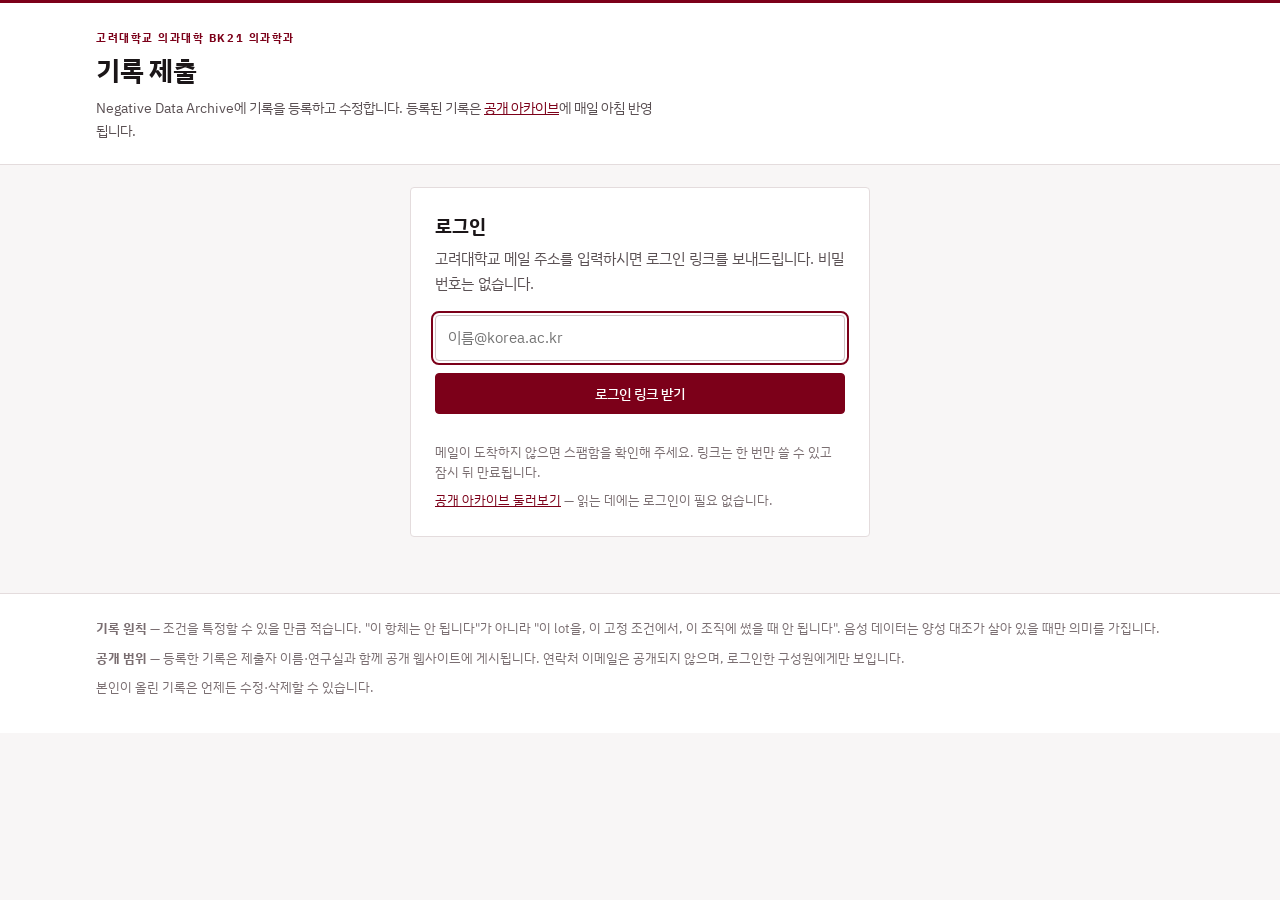
==== commit 9e8dad2f: "Recolor the archive in Korea University crimson Take the accent from #7C0019, the crimson korea.ac.k" ====
--- a/docs/submit.html
+++ b/docs/submit.html
@@ -6,7 +6,8 @@
 <title>기록 제출 — Negative Data Archive</title>
 <meta name="robots" content="noindex">
 <meta name="description" content="고려대학교 의과대학 BK21 의과학과 음성 데이터 아카이브 제출 시스템.">
-<link rel="icon" href="data:image/svg+xml,%3Csvg xmlns='http://www.w3.org/2000/svg' viewBox='0 0 32 32'%3E%3Crect width='32' height='32' rx='5' fill='%230C6B61'/%3E%3Cpath d='M16 9v14M9 16h14' stroke='white' stroke-width='2.6' stroke-linecap='round'/%3E%3C/svg%3E">
+<meta name="theme-color" content="#7C0019">
+<link rel="icon" href="data:image/svg+xml,%3Csvg xmlns='http://www.w3.org/2000/svg' viewBox='0 0 32 32'%3E%3Crect width='32' height='32' rx='5' fill='%237C0019'/%3E%3Cpath d='M16 9v14M9 16h14' stroke='white' stroke-width='2.6' stroke-linecap='round'/%3E%3C/svg%3E">
 <link rel="preconnect" href="https://fonts.gstatic.com" crossorigin>
 <link rel="stylesheet" href="https://fonts.googleapis.com/css2?family=IBM+Plex+Mono:wght@400;500&family=IBM+Plex+Sans+KR:wght@400;500;700&display=swap">
 <link rel="stylesheet" href="style.css">
@@ -18,7 +19,7 @@
     <div class="brand">
       <div class="eyebrow">고려대학교 의과대학 BK21 의과학과</div>
       <h1>기록 제출</h1>
-      <p class="tagline">Negative Data Archive에 기록을 등록하고 수정합니다. 등록된 기록은 <a href="./">공개 아카이브</a>에 주 1회 반영됩니다.</p>
+      <p class="tagline">Negative Data Archive에 기록을 등록하고 수정합니다. 등록된 기록은 <a href="./">공개 아카이브</a>에 매일 아침 반영됩니다.</p>
     </div>
     <div class="mast-actions" id="mast-actions"></div>
   </div>
--- a/docs/style.css
+++ b/docs/style.css
@@ -3,12 +3,18 @@
    replaces the index in place so the page never stacks scroll areas. */
 
 :root{
-  --paper:#F6F8F8; --surface:#FFFFFF; --surface-2:#EFF3F3;
-  --ink:#14181B; --ink-2:#4E585E; --ink-3:#7C878D;
-  --line:#DCE3E4; --line-2:#C3CDCF;
-  --accent:#0C6B61; --accent-ink:#FFFFFF; --accent-soft:#E0EFEC;
-  --o-dead:#AE3119; --o-cond:#9A6500; --o-repro:#65479A; --o-nodiff:#36689E;
-  --o-dead-soft:#F7E6E2; --o-cond-soft:#F7EEDC; --o-repro-soft:#EDE8F7; --o-nodiff-soft:#E3ECF5;
+  /* Crimson, after Korea University's own identity colour (#7C0019 on
+     korea.ac.kr). Neutrals are warmed to sit under it rather than fight it.
+     The four outcome colours stay clear of the accent: crimson is the
+     interface, and a record's result must not read as branding. */
+  --paper:#F8F6F6; --surface:#FFFFFF; --surface-2:#F1EDED;
+  --ink:#1B1618; --ink-2:#5A5053; --ink-3:#7A6E71;
+  --line:#E4DCDD; --line-2:#CDC2C4;
+  --accent:#7C0019; --accent-ink:#FFFFFF; --accent-soft:#F7E7EA;
+  --brand:#7C0019;
+  --good:#1C6B4C;
+  --o-dead:#B04420; --o-cond:#8F6200; --o-repro:#65479A; --o-nodiff:#2F6396;
+  --o-dead-soft:#F8E6DF; --o-cond-soft:#F6EEDA; --o-repro-soft:#EDE8F7; --o-nodiff-soft:#E3ECF5;
   --sans:"IBM Plex Sans KR","Apple SD Gothic Neo","Noto Sans KR",system-ui,sans-serif;
   --mono:"IBM Plex Mono",ui-monospace,SFMono-Regular,Menlo,monospace;
   --gut-l:max(16px,env(safe-area-inset-left,0px));
@@ -17,22 +23,26 @@
 }
 @media (prefers-color-scheme: dark){
   :root:not([data-theme="light"]){
-    --paper:#111517; --surface:#181D1F; --surface-2:#1F2528;
-    --ink:#E7ECED; --ink-2:#9BA6AB; --ink-3:#77838A;
-    --line:#2A3135; --line-2:#3A4348;
-    --accent:#4FB5A6; --accent-ink:#0B1A18; --accent-soft:#16312D;
-    --o-dead:#E5836C; --o-cond:#D4A449; --o-repro:#A890DD; --o-nodiff:#79A9DB;
-    --o-dead-soft:#32201C; --o-cond-soft:#302715; --o-repro-soft:#272036; --o-nodiff-soft:#1C2731;
+    --paper:#151113; --surface:#1D1819; --surface-2:#262021;
+    --ink:#EDE7E8; --ink-2:#A99EA1; --ink-3:#8E8285;
+    --line:#332B2D; --line-2:#453B3E;
+    --accent:#EE8299; --accent-ink:#2A0009; --accent-soft:#3A1620;
+    --brand:#A3122F;
+    --good:#57C79A;
+    --o-dead:#E8906B; --o-cond:#D4A449; --o-repro:#AE94E0; --o-nodiff:#7FADDE;
+    --o-dead-soft:#33211A; --o-cond-soft:#302715; --o-repro-soft:#272036; --o-nodiff-soft:#1C2731;
     color-scheme:dark;
   }
 }
 :root[data-theme="dark"]{
-  --paper:#111517; --surface:#181D1F; --surface-2:#1F2528;
-  --ink:#E7ECED; --ink-2:#9BA6AB; --ink-3:#77838A;
-  --line:#2A3135; --line-2:#3A4348;
-  --accent:#4FB5A6; --accent-ink:#0B1A18; --accent-soft:#16312D;
-  --o-dead:#E5836C; --o-cond:#D4A449; --o-repro:#A890DD; --o-nodiff:#79A9DB;
-  --o-dead-soft:#32201C; --o-cond-soft:#302715; --o-repro-soft:#272036; --o-nodiff-soft:#1C2731;
+  --paper:#151113; --surface:#1D1819; --surface-2:#262021;
+  --ink:#EDE7E8; --ink-2:#A99EA1; --ink-3:#8E8285;
+  --line:#332B2D; --line-2:#453B3E;
+  --accent:#EE8299; --accent-ink:#2A0009; --accent-soft:#3A1620;
+  --brand:#A3122F;
+  --good:#57C79A;
+  --o-dead:#E8906B; --o-cond:#D4A449; --o-repro:#AE94E0; --o-nodiff:#7FADDE;
+  --o-dead-soft:#33211A; --o-cond-soft:#302715; --o-repro-soft:#272036; --o-nodiff-soft:#1C2731;
   color-scheme:dark;
 }
 
@@ -55,7 +65,7 @@
 .tnum{font-variant-numeric:tabular-nums}
 
 /* ---- masthead ---- */
-.masthead{background:var(--surface);border-bottom:1px solid var(--line)}
+.masthead{background:var(--surface);border-top:3px solid var(--brand);border-bottom:1px solid var(--line)}
 .masthead .wrap{padding-block:26px 22px;display:flex;flex-wrap:wrap;gap:18px;align-items:flex-end;justify-content:space-between}
 .brand{min-width:0;max-width:62ch}
 .eyebrow{font-size:11px;letter-spacing:0.14em;text-transform:uppercase;color:var(--accent);font-weight:700}
@@ -161,7 +171,7 @@
 .thumb button{width:100%;border:0;border-top:1px solid var(--line);background:transparent;color:var(--o-dead);cursor:pointer;font-size:12.5px;padding:5px}
 .form-actions{display:flex;gap:10px;align-items:center;flex-wrap:wrap;margin-top:28px;padding-top:18px;border-top:1px solid var(--line)}
 .err{color:var(--o-dead);font-size:13.5px}
-.ok{color:var(--accent);font-size:13.5px}
+.ok{color:var(--good);font-size:13.5px}
 
 /* ---- sign in ---- */
 .signin{max-width:460px;margin-inline:auto}
